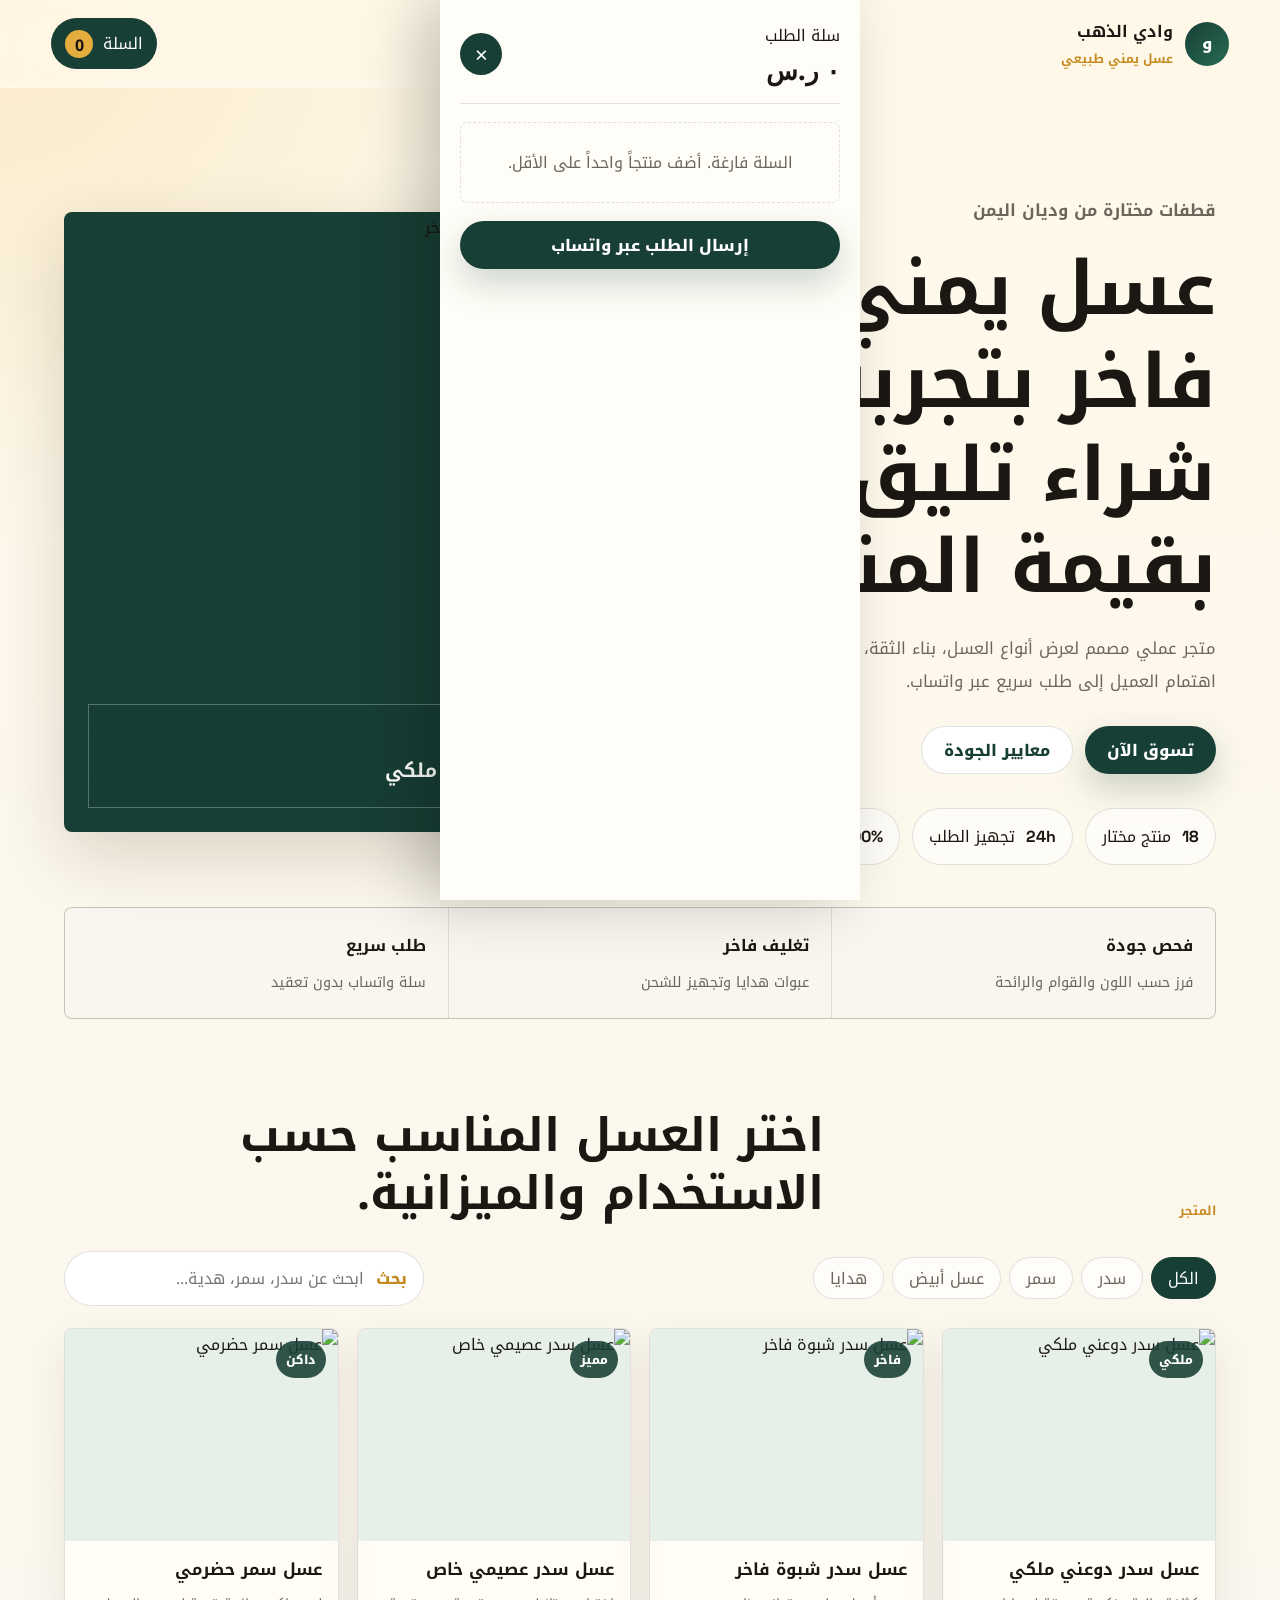
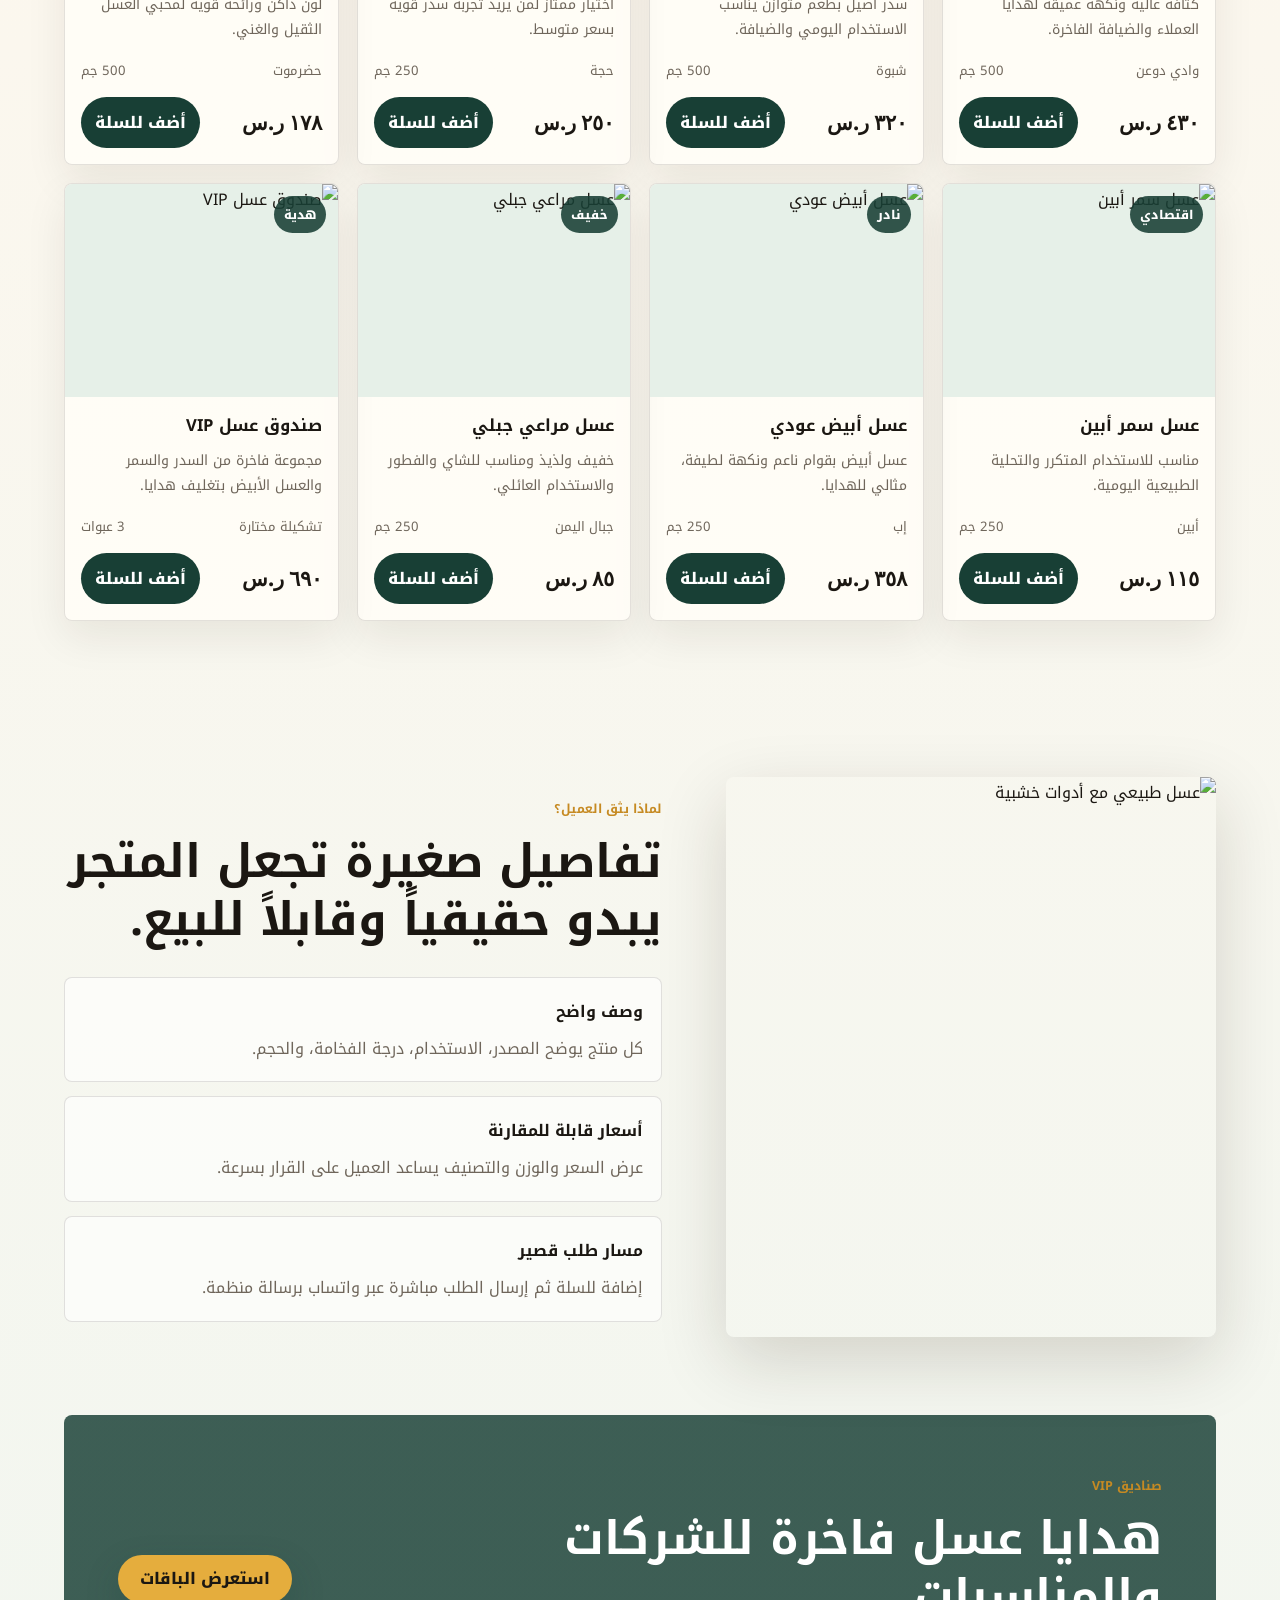
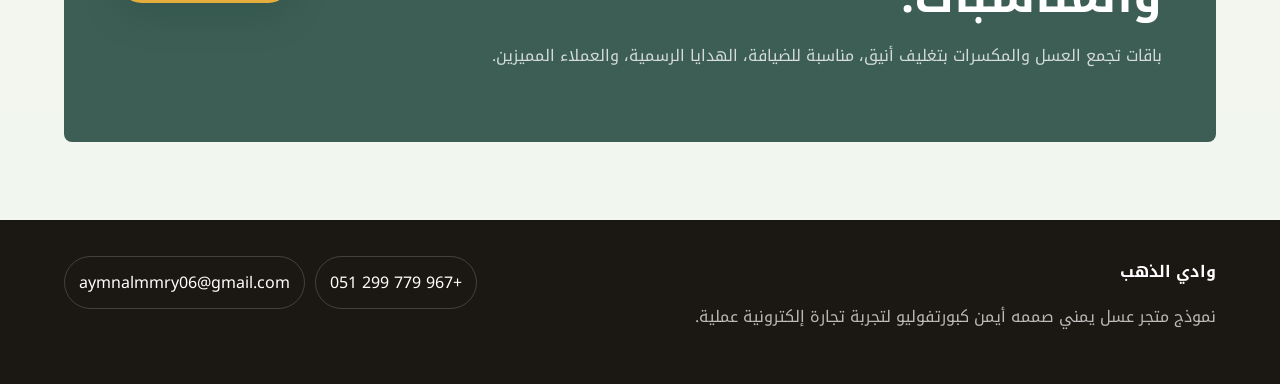
==== honey-store/index.html @ 523b736a "Add luxury honey store project" ====
<!doctype html>
<html lang="ar" dir="rtl">
  <head>
    <meta charset="UTF-8" />
    <meta name="viewport" content="width=device-width, initial-scale=1.0" />
    <meta
      name="description"
      content="متجر وادي الذهب للعسل اليمني، تجربة تجارة إلكترونية فخمة وعملية لبيع العسل الطبيعي."
    />
    <title>وادي الذهب | متجر العسل اليمني</title>
    <link rel="preconnect" href="https://fonts.googleapis.com" />
    <link rel="preconnect" href="https://fonts.gstatic.com" crossorigin />
    <link
      href="https://fonts.googleapis.com/css2?family=Noto+Kufi+Arabic:wght@400;500;600;700;800&family=Space+Grotesk:wght@600;700&display=swap"
      rel="stylesheet"
    />
    <link rel="stylesheet" href="styles.css" />
  </head>
  <body>
    <header class="topbar">
      <a class="brand" href="#home" aria-label="وادي الذهب">
        <span class="brand-mark">و</span>
        <span>
          <strong>وادي الذهب</strong>
          <small>عسل يمني طبيعي</small>
        </span>
      </a>

      <nav class="nav-links" aria-label="روابط الموقع">
        <a href="#products">المنتجات</a>
        <a href="#quality">الجودة</a>
        <a href="#gift">الهدايا</a>
        <a href="#contact">التواصل</a>
      </nav>

      <button class="cart-button" type="button" id="openCart" aria-label="فتح السلة">
        <span>السلة</span>
        <strong id="cartCount">0</strong>
      </button>
    </header>

    <main>
      <section class="hero" id="home">
        <div class="hero-copy">
          <p class="eyebrow">قطفات مختارة من وديان اليمن</p>
          <h1>عسل يمني فاخر بتجربة شراء تليق بقيمة المنتج.</h1>
          <p>
            متجر عملي مصمم لعرض أنواع العسل، بناء الثقة، تسهيل المقارنة، وتحويل
            اهتمام العميل إلى طلب سريع عبر واتساب.
          </p>
          <div class="hero-actions">
            <a class="btn primary" href="#products">تسوق الآن</a>
            <a class="btn secondary" href="#quality">معايير الجودة</a>
          </div>
          <div class="hero-stats" aria-label="إحصائيات المتجر">
            <span><strong>18</strong> منتج مختار</span>
            <span><strong>24h</strong> تجهيز الطلب</span>
            <span><strong>100%</strong> طبيعي</span>
          </div>
        </div>

        <div class="hero-visual" aria-label="منتج عسل فاخر">
          <img
            src="https://images.unsplash.com/photo-1587049352851-8d4e89133924?auto=format&fit=crop&w=1200&q=85"
            alt="وعاء عسل طبيعي فاخر"
          />
          <div class="hero-badge">
            <span>الأكثر طلباً</span>
            <strong>سدر دوعني ملكي</strong>
          </div>
        </div>
      </section>

      <section class="trust-strip" aria-label="مميزات المتجر">
        <div>
          <strong>فحص جودة</strong>
          <span>فرز حسب اللون والقوام والرائحة</span>
        </div>
        <div>
          <strong>تغليف فاخر</strong>
          <span>عبوات هدايا وتجهيز للشحن</span>
        </div>
        <div>
          <strong>طلب سريع</strong>
          <span>سلة واتساب بدون تعقيد</span>
        </div>
      </section>

      <section class="section products" id="products">
        <div class="section-heading">
          <span>المتجر</span>
          <h2>اختر العسل المناسب حسب الاستخدام والميزانية.</h2>
        </div>

        <div class="shop-toolbar" aria-label="أدوات تصفية المنتجات">
          <div class="filters" id="filters">
            <button class="filter active" type="button" data-filter="all">الكل</button>
            <button class="filter" type="button" data-filter="sider">سدر</button>
            <button class="filter" type="button" data-filter="samar">سمر</button>
            <button class="filter" type="button" data-filter="white">عسل أبيض</button>
            <button class="filter" type="button" data-filter="gift">هدايا</button>
          </div>

          <label class="search-box">
            <span>بحث</span>
            <input id="searchInput" type="search" placeholder="ابحث عن سدر، سمر، هدية..." />
          </label>
        </div>

        <div class="product-grid" id="productGrid"></div>
      </section>

      <section class="section quality" id="quality">
        <div class="quality-image">
          <img
            src="https://images.unsplash.com/photo-1471943311424-646960669fbc?auto=format&fit=crop&w=1100&q=85"
            alt="عسل طبيعي مع أدوات خشبية"
          />
        </div>
        <div class="quality-copy">
          <span class="eyebrow">لماذا يثق العميل؟</span>
          <h2>تفاصيل صغيرة تجعل المتجر يبدو حقيقياً وقابلاً للبيع.</h2>
          <div class="quality-list">
            <article>
              <strong>وصف واضح</strong>
              <p>كل منتج يوضح المصدر، الاستخدام، درجة الفخامة، والحجم.</p>
            </article>
            <article>
              <strong>أسعار قابلة للمقارنة</strong>
              <p>عرض السعر والوزن والتصنيف يساعد العميل على القرار بسرعة.</p>
            </article>
            <article>
              <strong>مسار طلب قصير</strong>
              <p>إضافة للسلة ثم إرسال الطلب مباشرة عبر واتساب برسالة منظمة.</p>
            </article>
          </div>
        </div>
      </section>

      <section class="gift-band" id="gift">
        <div>
          <span>صناديق VIP</span>
          <h2>هدايا عسل فاخرة للشركات والمناسبات.</h2>
          <p>
            باقات تجمع العسل والمكسرات بتغليف أنيق، مناسبة للضيافة، الهدايا
            الرسمية، والعملاء المميزين.
          </p>
        </div>
        <a class="btn primary" href="#products">استعرض الباقات</a>
      </section>
    </main>

    <footer class="footer" id="contact">
      <div>
        <strong>وادي الذهب</strong>
        <p>نموذج متجر عسل يمني صممه أيمن كبورتفوليو لتجربة تجارة إلكترونية عملية.</p>
      </div>
      <div class="footer-actions">
        <a href="tel:+967779299051">+967 779 299 051</a>
        <a href="mailto:aymnalmmry06@gmail.com">aymnalmmry06@gmail.com</a>
      </div>
    </footer>

    <aside class="cart-drawer" id="cartDrawer" aria-hidden="true">
      <div class="cart-panel">
        <div class="cart-head">
          <div>
            <span>سلة الطلب</span>
            <strong id="cartTotal">0 ر.س</strong>
          </div>
          <button class="icon-button" type="button" id="closeCart" aria-label="إغلاق السلة">×</button>
        </div>
        <div class="cart-items" id="cartItems"></div>
        <a class="checkout" id="checkoutLink" href="#" target="_blank" rel="noopener noreferrer">
          إرسال الطلب عبر واتساب
        </a>
      </div>
    </aside>

    <script src="script.js"></script>
  </body>
</html>
---- honey-store/styles.css ----
:root {
  --ink: #1b1712;
  --muted: #6f665b;
  --cream: #fff8e8;
  --paper: #fffdf7;
  --gold: #c68a22;
  --amber: #e5ad3d;
  --green: #183f35;
  --green-soft: #e6f0e8;
  --line: rgba(27, 23, 18, 0.12);
  --shadow: 0 24px 70px rgba(39, 25, 8, 0.16);
}

* {
  box-sizing: border-box;
}

html {
  scroll-behavior: smooth;
}

body {
  margin: 0;
  font-family: "Noto Kufi Arabic", sans-serif;
  color: var(--ink);
  background:
    radial-gradient(circle at top left, rgba(229, 173, 61, 0.2), transparent 34rem),
    linear-gradient(180deg, #fff9ea 0%, #fbf7ee 46%, #f1f6f0 100%);
}

button,
input {
  font: inherit;
}

a {
  color: inherit;
  text-decoration: none;
}

img {
  display: block;
  max-width: 100%;
}

.topbar {
  position: sticky;
  top: 0;
  z-index: 20;
  display: flex;
  align-items: center;
  justify-content: space-between;
  gap: 24px;
  padding: 16px clamp(18px, 4vw, 56px);
  border-bottom: 1px solid rgba(255, 255, 255, 0.42);
  background: rgba(255, 248, 232, 0.86);
  backdrop-filter: blur(18px);
}

.brand,
.cart-button,
.nav-links {
  display: flex;
  align-items: center;
}

.brand {
  gap: 12px;
  min-width: 210px;
}

.brand-mark {
  display: grid;
  place-items: center;
  width: 44px;
  height: 44px;
  border-radius: 50%;
  color: #fff;
  background: linear-gradient(135deg, var(--green), #276b54);
  font-weight: 800;
}

.brand strong,
.brand small {
  display: block;
}

.brand small,
.eyebrow,
.section-heading span,
.gift-band span {
  color: var(--gold);
  font-size: 0.78rem;
  font-weight: 700;
}

.nav-links {
  gap: 22px;
  color: var(--muted);
  font-size: 0.92rem;
}

.nav-links a:hover {
  color: var(--ink);
}

.cart-button,
.btn,
.filter,
.icon-button,
.checkout {
  border: 0;
  cursor: pointer;
}

.cart-button {
  gap: 10px;
  padding: 10px 14px;
  border-radius: 999px;
  color: #fff;
  background: var(--green);
}

.cart-button strong {
  display: grid;
  place-items: center;
  min-width: 28px;
  height: 28px;
  border-radius: 999px;
  color: var(--ink);
  background: var(--amber);
}

.hero {
  display: grid;
  grid-template-columns: minmax(0, 1.02fr) minmax(320px, 0.98fr);
  gap: clamp(28px, 5vw, 72px);
  align-items: center;
  padding: clamp(48px, 7vw, 96px) clamp(18px, 5vw, 76px) 42px;
}

.hero-copy h1,
.section-heading h2,
.quality-copy h2,
.gift-band h2 {
  margin: 10px 0 0;
  line-height: 1.25;
  letter-spacing: 0;
}

.hero-copy h1 {
  max-width: 760px;
  font-size: clamp(2.5rem, 5.8vw, 5.7rem);
}

.hero-copy p {
  max-width: 640px;
  color: var(--muted);
  font-size: 1.04rem;
  line-height: 2;
}

.hero-actions,
.hero-stats,
.shop-toolbar,
.filters,
.footer-actions {
  display: flex;
  align-items: center;
  flex-wrap: wrap;
}

.hero-actions {
  gap: 12px;
  margin-top: 28px;
}

.btn,
.checkout {
  display: inline-flex;
  align-items: center;
  justify-content: center;
  min-height: 48px;
  padding: 0 22px;
  border-radius: 999px;
  font-weight: 800;
}

.primary,
.checkout {
  color: #fff;
  background: var(--green);
  box-shadow: 0 14px 34px rgba(24, 63, 53, 0.22);
}

.secondary {
  color: var(--green);
  background: #fff;
  border: 1px solid var(--line);
}

.hero-stats {
  gap: 12px;
  margin-top: 34px;
}

.hero-stats span {
  padding: 12px 16px;
  border: 1px solid var(--line);
  border-radius: 999px;
  background: rgba(255, 255, 255, 0.55);
}

.hero-stats strong {
  margin-left: 6px;
  font-family: "Space Grotesk", sans-serif;
}

.hero-visual {
  position: relative;
  min-height: 620px;
  overflow: hidden;
  border-radius: 8px;
  background: var(--green);
  box-shadow: var(--shadow);
}

.hero-visual img {
  width: 100%;
  height: 100%;
  min-height: 620px;
  object-fit: cover;
}

.hero-badge {
  position: absolute;
  right: 24px;
  bottom: 24px;
  left: 24px;
  padding: 18px 20px;
  border: 1px solid rgba(255, 255, 255, 0.28);
  color: #fff;
  background: rgba(24, 63, 53, 0.76);
  backdrop-filter: blur(14px);
}

.hero-badge span,
.hero-badge strong {
  display: block;
}

.hero-badge span {
  color: #f1c86d;
  font-size: 0.82rem;
}

.hero-badge strong {
  margin-top: 4px;
  font-size: 1.2rem;
}

.trust-strip {
  display: grid;
  grid-template-columns: repeat(3, 1fr);
  gap: 1px;
  margin: 0 clamp(18px, 5vw, 76px);
  overflow: hidden;
  border: 1px solid var(--line);
  border-radius: 8px;
  background: var(--line);
}

.trust-strip div {
  padding: 22px;
  background: rgba(255, 253, 247, 0.82);
}

.trust-strip strong,
.trust-strip span {
  display: block;
}

.trust-strip span {
  margin-top: 8px;
  color: var(--muted);
  font-size: 0.9rem;
}

.section {
  padding: 78px clamp(18px, 5vw, 76px);
}

.section-heading {
  display: flex;
  align-items: end;
  justify-content: space-between;
  gap: 24px;
  margin-bottom: 28px;
}

.section-heading h2,
.quality-copy h2,
.gift-band h2 {
  max-width: 760px;
  font-size: clamp(1.8rem, 3.6vw, 3.2rem);
}

.shop-toolbar {
  justify-content: space-between;
  gap: 16px;
  margin-bottom: 22px;
}

.filters {
  gap: 8px;
}

.filter {
  min-height: 42px;
  padding: 0 16px;
  border: 1px solid var(--line);
  border-radius: 999px;
  color: var(--muted);
  background: rgba(255, 255, 255, 0.7);
}

.filter.active {
  color: #fff;
  border-color: var(--green);
  background: var(--green);
}

.search-box {
  display: flex;
  align-items: center;
  gap: 10px;
  width: min(100%, 360px);
  padding: 10px 16px;
  border: 1px solid var(--line);
  border-radius: 999px;
  background: #fff;
}

.search-box span {
  color: var(--gold);
  font-weight: 800;
}

.search-box input {
  width: 100%;
  min-width: 0;
  border: 0;
  outline: 0;
  background: transparent;
}

.product-grid {
  display: grid;
  grid-template-columns: repeat(4, minmax(0, 1fr));
  gap: 18px;
}

.product-card {
  display: flex;
  flex-direction: column;
  min-height: 100%;
  overflow: hidden;
  border: 1px solid var(--line);
  border-radius: 8px;
  background: rgba(255, 253, 247, 0.9);
  box-shadow: 0 16px 42px rgba(39, 25, 8, 0.08);
}

.product-media {
  position: relative;
  aspect-ratio: 1 / 0.78;
  overflow: hidden;
  background: var(--green-soft);
}

.product-media img {
  width: 100%;
  height: 100%;
  object-fit: cover;
  transition: transform 0.45s ease;
}

.product-card:hover .product-media img {
  transform: scale(1.05);
}

.tag {
  position: absolute;
  top: 12px;
  right: 12px;
  padding: 7px 10px;
  border-radius: 999px;
  color: #fff;
  background: rgba(24, 63, 53, 0.88);
  font-size: 0.76rem;
  font-weight: 800;
}

.product-body {
  display: flex;
  flex: 1;
  flex-direction: column;
  padding: 16px;
}

.product-body h3 {
  margin: 0;
  font-size: 1.04rem;
  line-height: 1.6;
}

.product-body p {
  margin: 8px 0 16px;
  color: var(--muted);
  font-size: 0.88rem;
  line-height: 1.8;
}

.product-meta {
  display: flex;
  justify-content: space-between;
  gap: 12px;
  margin-top: auto;
  color: var(--muted);
  font-size: 0.82rem;
}

.product-buy {
  display: flex;
  align-items: center;
  justify-content: space-between;
  gap: 12px;
  margin-top: 14px;
}

.price {
  font-family: "Space Grotesk", sans-serif;
  font-size: 1.3rem;
  font-weight: 700;
}

.add-button {
  border: 0;
  border-radius: 999px;
  padding: 10px 14px;
  color: #fff;
  background: var(--green);
  cursor: pointer;
  font-weight: 800;
}

.quality {
  display: grid;
  grid-template-columns: minmax(260px, 0.9fr) minmax(0, 1.1fr);
  gap: clamp(26px, 5vw, 68px);
  align-items: center;
}

.quality-image {
  overflow: hidden;
  border-radius: 8px;
  box-shadow: var(--shadow);
}

.quality-image img {
  width: 100%;
  height: 560px;
  object-fit: cover;
}

.quality-list {
  display: grid;
  gap: 14px;
  margin-top: 28px;
}

.quality-list article {
  padding: 18px;
  border: 1px solid var(--line);
  border-radius: 8px;
  background: rgba(255, 255, 255, 0.62);
}

.quality-list p {
  margin: 8px 0 0;
  color: var(--muted);
  line-height: 1.8;
}

.gift-band {
  display: flex;
  align-items: center;
  justify-content: space-between;
  gap: 28px;
  margin: 0 clamp(18px, 5vw, 76px) 78px;
  padding: clamp(28px, 5vw, 54px);
  border-radius: 8px;
  color: #fff;
  background:
    linear-gradient(rgba(24, 63, 53, 0.83), rgba(24, 63, 53, 0.83)),
    url("https://images.unsplash.com/photo-1601493700631-2b16ec4b4716?auto=format&fit=crop&w=1400&q=85") center/cover;
}

.gift-band p {
  max-width: 680px;
  color: rgba(255, 255, 255, 0.78);
  line-height: 1.9;
}

.gift-band .primary {
  background: var(--amber);
  color: var(--ink);
}

.footer {
  display: flex;
  justify-content: space-between;
  gap: 24px;
  padding: 36px clamp(18px, 5vw, 76px);
  color: #fff;
  background: var(--ink);
}

.footer p {
  max-width: 620px;
  color: rgba(255, 255, 255, 0.7);
  line-height: 1.8;
}

.footer-actions {
  align-content: flex-start;
  justify-content: end;
  gap: 10px;
}

.footer-actions a {
  padding: 10px 14px;
  border: 1px solid rgba(255, 255, 255, 0.18);
  border-radius: 999px;
}

.cart-drawer {
  position: fixed;
  inset: 0;
  z-index: 50;
  display: flex;
  justify-content: flex-start;
  pointer-events: none;
  background: rgba(27, 23, 18, 0);
  transition: background 0.25s ease;
}

.cart-drawer.open {
  pointer-events: auto;
  background: rgba(27, 23, 18, 0.4);
}

.cart-panel {
  width: min(100%, 420px);
  height: 100%;
  padding: 20px;
  background: var(--paper);
  box-shadow: -20px 0 60px rgba(0, 0, 0, 0.22);
  transform: translateX(-100%);
  transition: transform 0.25s ease;
}

.cart-drawer.open .cart-panel {
  transform: translateX(0);
}

.cart-head {
  display: flex;
  align-items: center;
  justify-content: space-between;
  padding-bottom: 16px;
  border-bottom: 1px solid var(--line);
}

.cart-head span,
.cart-head strong {
  display: block;
}

.cart-head strong {
  margin-top: 4px;
  font-family: "Space Grotesk", sans-serif;
  font-size: 1.6rem;
}

.icon-button {
  width: 42px;
  height: 42px;
  border-radius: 50%;
  color: #fff;
  background: var(--green);
  font-size: 1.4rem;
}

.cart-items {
  display: grid;
  gap: 12px;
  max-height: calc(100vh - 190px);
  overflow: auto;
  padding: 18px 0;
}

.cart-item {
  display: grid;
  grid-template-columns: 64px 1fr auto;
  gap: 12px;
  align-items: center;
  padding: 10px;
  border: 1px solid var(--line);
  border-radius: 8px;
  background: #fff;
}

.cart-item img {
  width: 64px;
  height: 64px;
  border-radius: 6px;
  object-fit: cover;
}

.cart-item strong,
.cart-item span {
  display: block;
}

.cart-item span {
  color: var(--muted);
  font-size: 0.82rem;
}

.qty {
  display: flex;
  align-items: center;
  gap: 7px;
}

.qty button {
  display: grid;
  place-items: center;
  width: 28px;
  height: 28px;
  border: 0;
  border-radius: 50%;
  background: var(--green-soft);
  cursor: pointer;
}

.empty {
  padding: 24px;
  border: 1px dashed var(--line);
  border-radius: 8px;
  color: var(--muted);
  text-align: center;
}

.checkout {
  width: 100%;
}

@media (max-width: 1080px) {
  .product-grid {
    grid-template-columns: repeat(3, minmax(0, 1fr));
  }

  .nav-links {
    display: none;
  }
}

@media (max-width: 820px) {
  .topbar {
    padding-inline: 14px;
  }

  .brand {
    min-width: 0;
  }

  .brand small,
  .cart-button span {
    display: none;
  }

  .hero,
  .quality {
    grid-template-columns: 1fr;
  }

  .hero {
    padding-top: 34px;
  }

  .hero-visual,
  .hero-visual img,
  .quality-image img {
    min-height: 0;
    height: auto;
  }

  .trust-strip,
  .product-grid {
    grid-template-columns: 1fr;
  }

  .section-heading,
  .gift-band,
  .footer {
    align-items: stretch;
    flex-direction: column;
  }

  .shop-toolbar {
    align-items: stretch;
  }

  .search-box {
    width: 100%;
  }
}
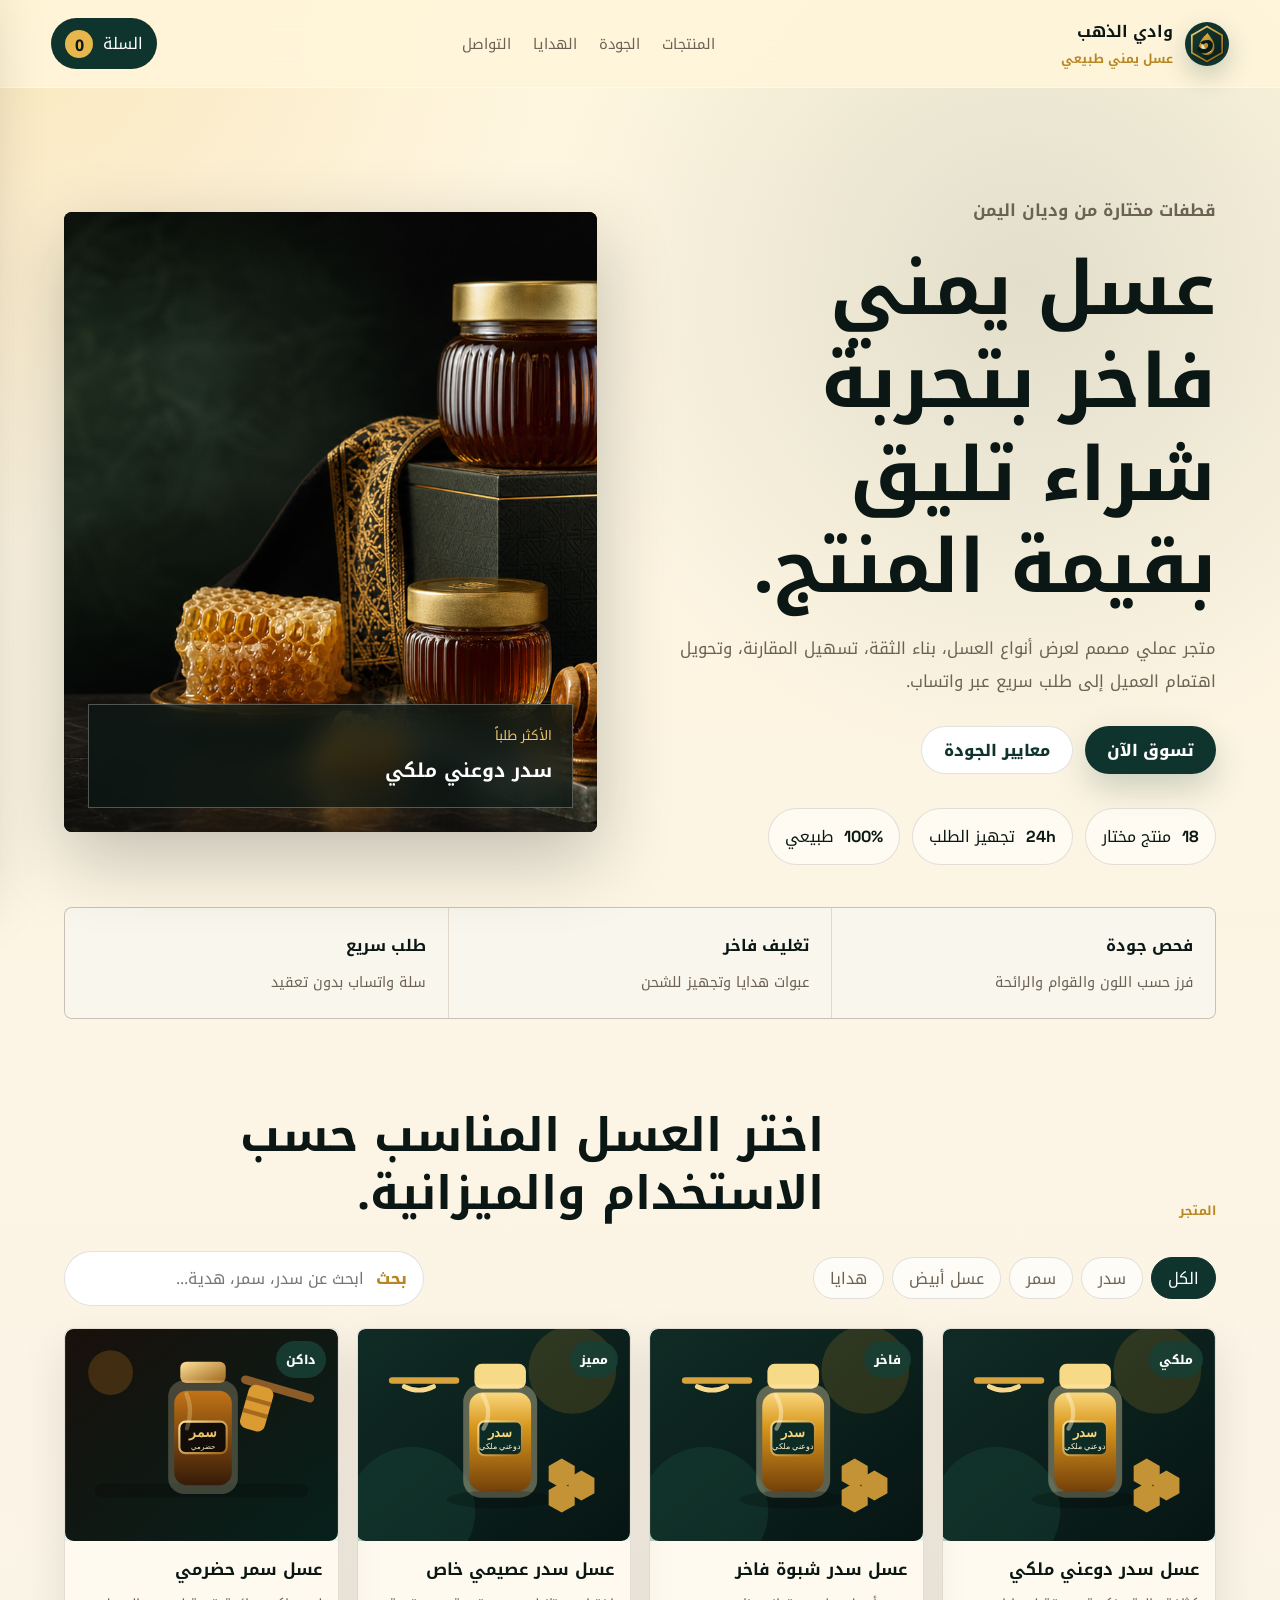
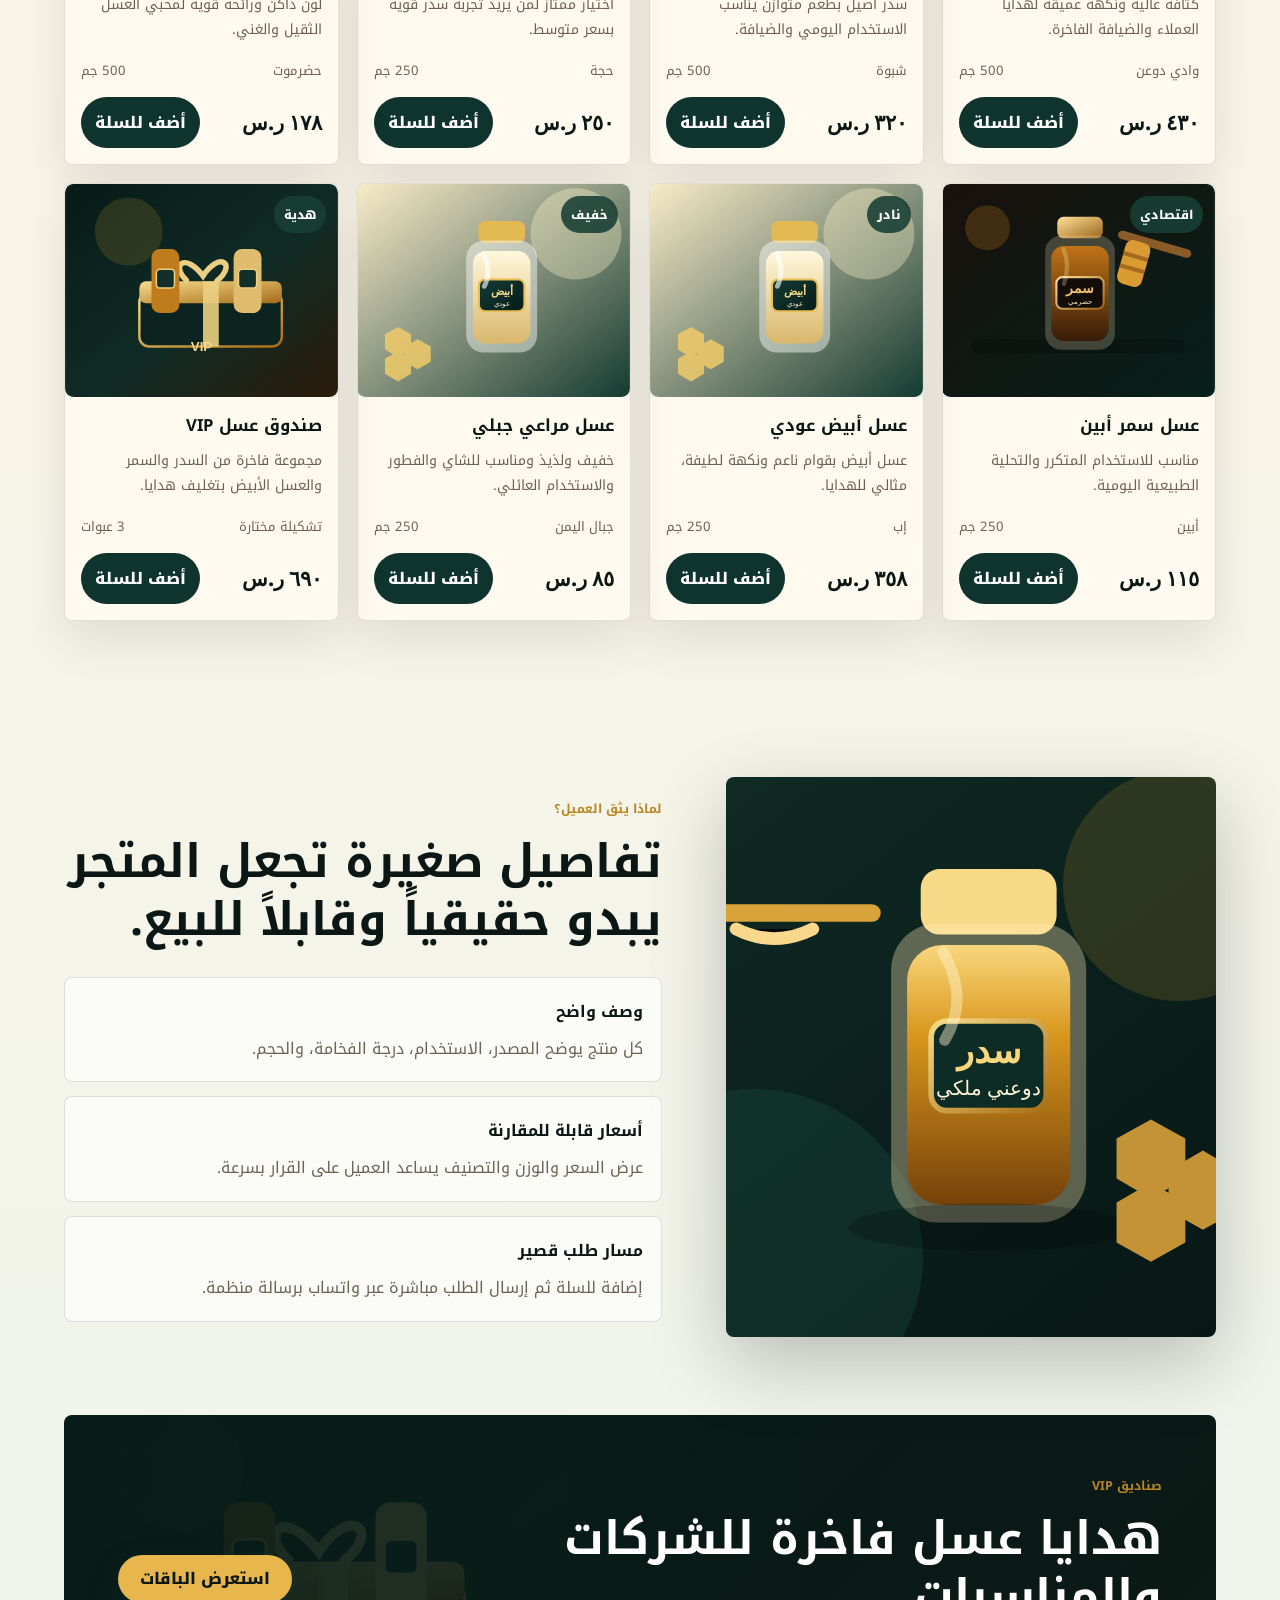
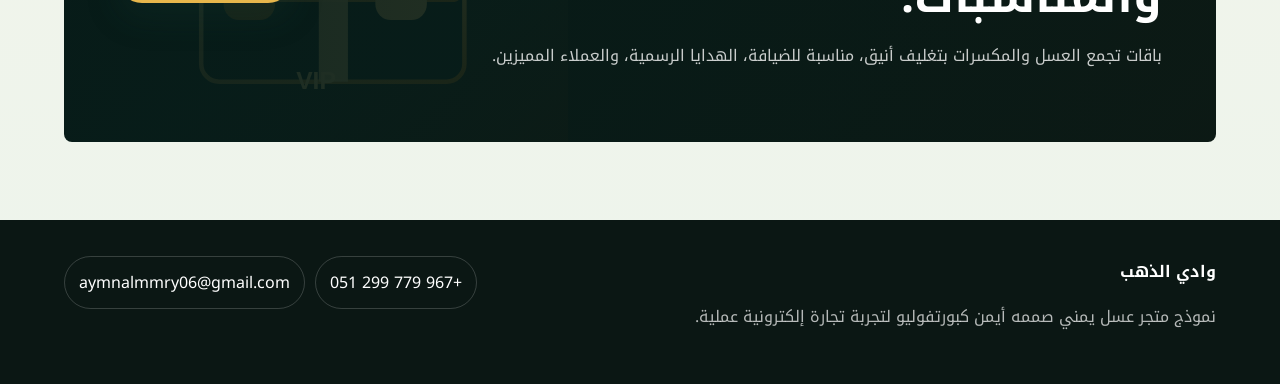
==== commit 8889c42b: "Add honey store brand assets" ====
--- a/honey-store/index.html
+++ b/honey-store/index.html
@@ -19,7 +19,7 @@
   <body>
     <header class="topbar">
       <a class="brand" href="#home" aria-label="وادي الذهب">
-        <span class="brand-mark">و</span>
+        <img class="brand-mark" src="assets/logo.svg" alt="" />
         <span>
           <strong>وادي الذهب</strong>
           <small>عسل يمني طبيعي</small>
@@ -61,7 +61,7 @@
 
         <div class="hero-visual" aria-label="منتج عسل فاخر">
           <img
-            src="https://images.unsplash.com/photo-1587049352851-8d4e89133924?auto=format&fit=crop&w=1200&q=85"
+            src="assets/honey-hero.png"
             alt="وعاء عسل طبيعي فاخر"
           />
           <div class="hero-badge">
@@ -113,7 +113,7 @@
       <section class="section quality" id="quality">
         <div class="quality-image">
           <img
-            src="https://images.unsplash.com/photo-1471943311424-646960669fbc?auto=format&fit=crop&w=1100&q=85"
+            src="assets/product-sidr.svg"
             alt="عسل طبيعي مع أدوات خشبية"
           />
         </div>
--- a/honey-store/styles.css
+++ b/honey-store/styles.css
@@ -1,14 +1,16 @@
 :root {
-  --ink: #1b1712;
-  --muted: #6f665b;
-  --cream: #fff8e8;
-  --paper: #fffdf7;
-  --gold: #c68a22;
-  --amber: #e5ad3d;
-  --green: #183f35;
-  --green-soft: #e6f0e8;
+  --ink: #0b1714;
+  --muted: #6c6254;
+  --cream: #fff5da;
+  --paper: #fffaf0;
+  --gold: #b88623;
+  --amber: #e7b64c;
+  --green: #0f342d;
+  --green-soft: #eaf3eb;
+  --charcoal: #10100d;
+  --copper: #8a4f18;
   --line: rgba(27, 23, 18, 0.12);
-  --shadow: 0 24px 70px rgba(39, 25, 8, 0.16);
+  --shadow: 0 26px 76px rgba(10, 18, 15, 0.24);
 }
 
 * {
@@ -24,8 +26,9 @@
   font-family: "Noto Kufi Arabic", sans-serif;
   color: var(--ink);
   background:
-    radial-gradient(circle at top left, rgba(229, 173, 61, 0.2), transparent 34rem),
-    linear-gradient(180deg, #fff9ea 0%, #fbf7ee 46%, #f1f6f0 100%);
+    radial-gradient(circle at top left, rgba(231, 182, 76, 0.23), transparent 34rem),
+    radial-gradient(circle at 80% 8%, rgba(15, 52, 45, 0.12), transparent 30rem),
+    linear-gradient(180deg, #fff6df 0%, #fbf4e7 43%, #edf4ec 100%);
 }
 
 button,
@@ -53,7 +56,7 @@
   gap: 24px;
   padding: 16px clamp(18px, 4vw, 56px);
   border-bottom: 1px solid rgba(255, 255, 255, 0.42);
-  background: rgba(255, 248, 232, 0.86);
+  background: rgba(255, 245, 218, 0.88);
   backdrop-filter: blur(18px);
 }
 
@@ -70,14 +73,12 @@
 }
 
 .brand-mark {
-  display: grid;
-  place-items: center;
   width: 44px;
   height: 44px;
   border-radius: 50%;
-  color: #fff;
-  background: linear-gradient(135deg, var(--green), #276b54);
-  font-weight: 800;
+  background: var(--green);
+  object-fit: cover;
+  box-shadow: 0 10px 26px rgba(15, 52, 45, 0.22);
 }
 
 .brand strong,
@@ -221,7 +222,7 @@
   min-height: 620px;
   overflow: hidden;
   border-radius: 8px;
-  background: var(--green);
+  background: var(--charcoal);
   box-shadow: var(--shadow);
 }
 
@@ -240,7 +241,7 @@
   padding: 18px 20px;
   border: 1px solid rgba(255, 255, 255, 0.28);
   color: #fff;
-  background: rgba(24, 63, 53, 0.76);
+  background: rgba(11, 23, 20, 0.76);
   backdrop-filter: blur(14px);
 }
 
@@ -367,8 +368,8 @@
   overflow: hidden;
   border: 1px solid var(--line);
   border-radius: 8px;
-  background: rgba(255, 253, 247, 0.9);
-  box-shadow: 0 16px 42px rgba(39, 25, 8, 0.08);
+  background: rgba(255, 250, 240, 0.92);
+  box-shadow: 0 18px 48px rgba(10, 18, 15, 0.1);
 }
 
 .product-media {
@@ -502,8 +503,9 @@
   border-radius: 8px;
   color: #fff;
   background:
-    linear-gradient(rgba(24, 63, 53, 0.83), rgba(24, 63, 53, 0.83)),
-    url("https://images.unsplash.com/photo-1601493700631-2b16ec4b4716?auto=format&fit=crop&w=1400&q=85") center/cover;
+    linear-gradient(90deg, rgba(7, 27, 24, 0.94), rgba(7, 27, 24, 0.76)),
+    url("assets/product-gift.svg") left center/auto 120% no-repeat,
+    linear-gradient(135deg, #071b18, #1c1309);
 }
 
 .gift-band p {
@@ -550,6 +552,7 @@
   z-index: 50;
   display: flex;
   justify-content: flex-start;
+  direction: ltr;
   pointer-events: none;
   background: rgba(27, 23, 18, 0);
   transition: background 0.25s ease;
@@ -564,6 +567,7 @@
   width: min(100%, 420px);
   height: 100%;
   padding: 20px;
+  direction: rtl;
   background: var(--paper);
   box-shadow: -20px 0 60px rgba(0, 0, 0, 0.22);
   transform: translateX(-100%);
@@ -672,8 +676,23 @@
     grid-template-columns: repeat(3, minmax(0, 1fr));
   }
 
+  .hero {
+    grid-template-columns: minmax(0, 1fr) minmax(300px, 0.84fr);
+    gap: 34px;
+  }
+
   .nav-links {
     display: none;
+  }
+}
+
+@media (max-width: 940px) {
+  .product-grid {
+    grid-template-columns: repeat(2, minmax(0, 1fr));
+  }
+
+  .hero-copy h1 {
+    font-size: 3.4rem;
   }
 }
 
@@ -698,6 +717,14 @@
 
   .hero {
     padding-top: 34px;
+  }
+
+  .hero-copy h1 {
+    font-size: clamp(2.05rem, 10vw, 3.1rem);
+  }
+
+  .hero-copy p {
+    font-size: 0.96rem;
   }
 
   .hero-visual,
@@ -726,4 +753,48 @@
   .search-box {
     width: 100%;
   }
-}
+
+  .product-card {
+    min-height: auto;
+  }
+}
+
+@media (max-width: 480px) {
+  .hero,
+  .section {
+    padding-inline: 14px;
+  }
+
+  .trust-strip,
+  .gift-band {
+    margin-inline: 14px;
+  }
+
+  .hero-actions .btn,
+  .gift-band .btn {
+    width: 100%;
+  }
+
+  .hero-stats span {
+    width: 100%;
+  }
+
+  .filters {
+    display: grid;
+    grid-template-columns: repeat(2, minmax(0, 1fr));
+    width: 100%;
+  }
+
+  .filter {
+    width: 100%;
+  }
+
+  .product-buy {
+    align-items: stretch;
+    flex-direction: column;
+  }
+
+  .add-button {
+    min-height: 44px;
+  }
+}
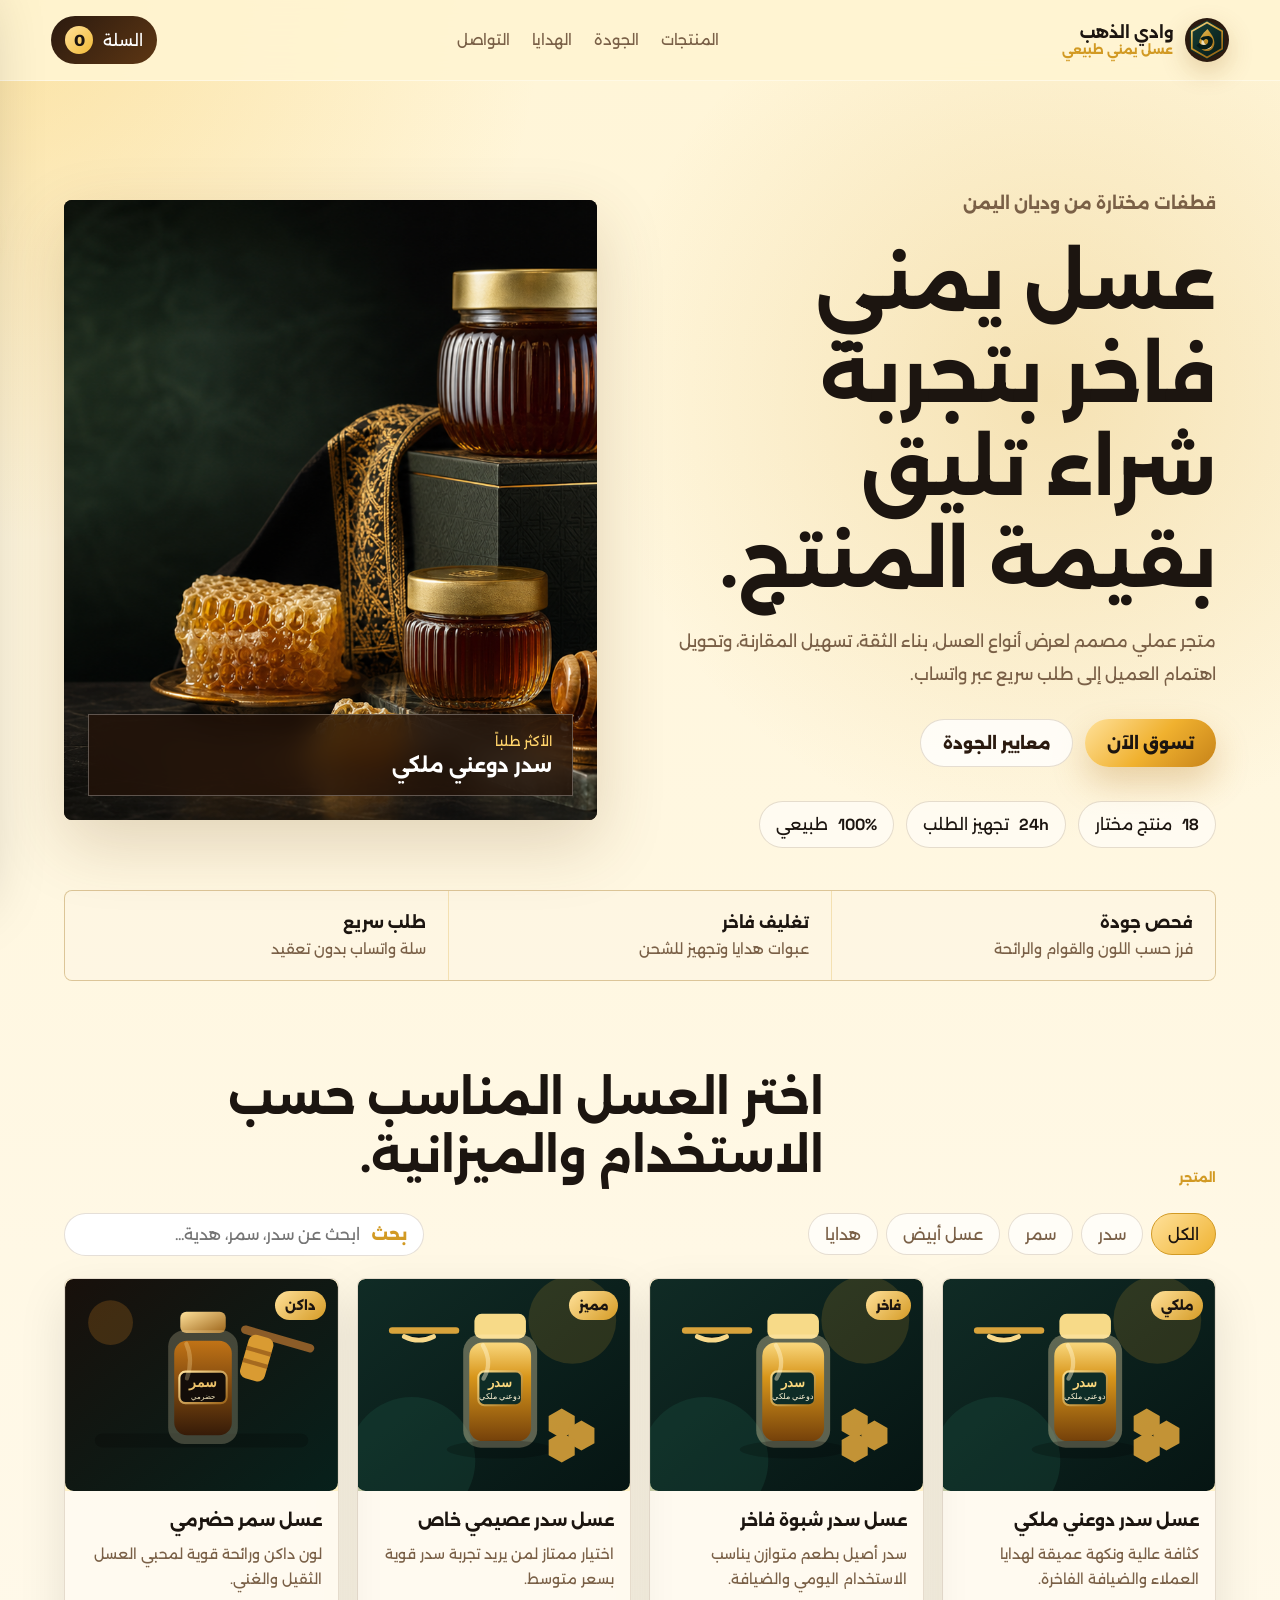
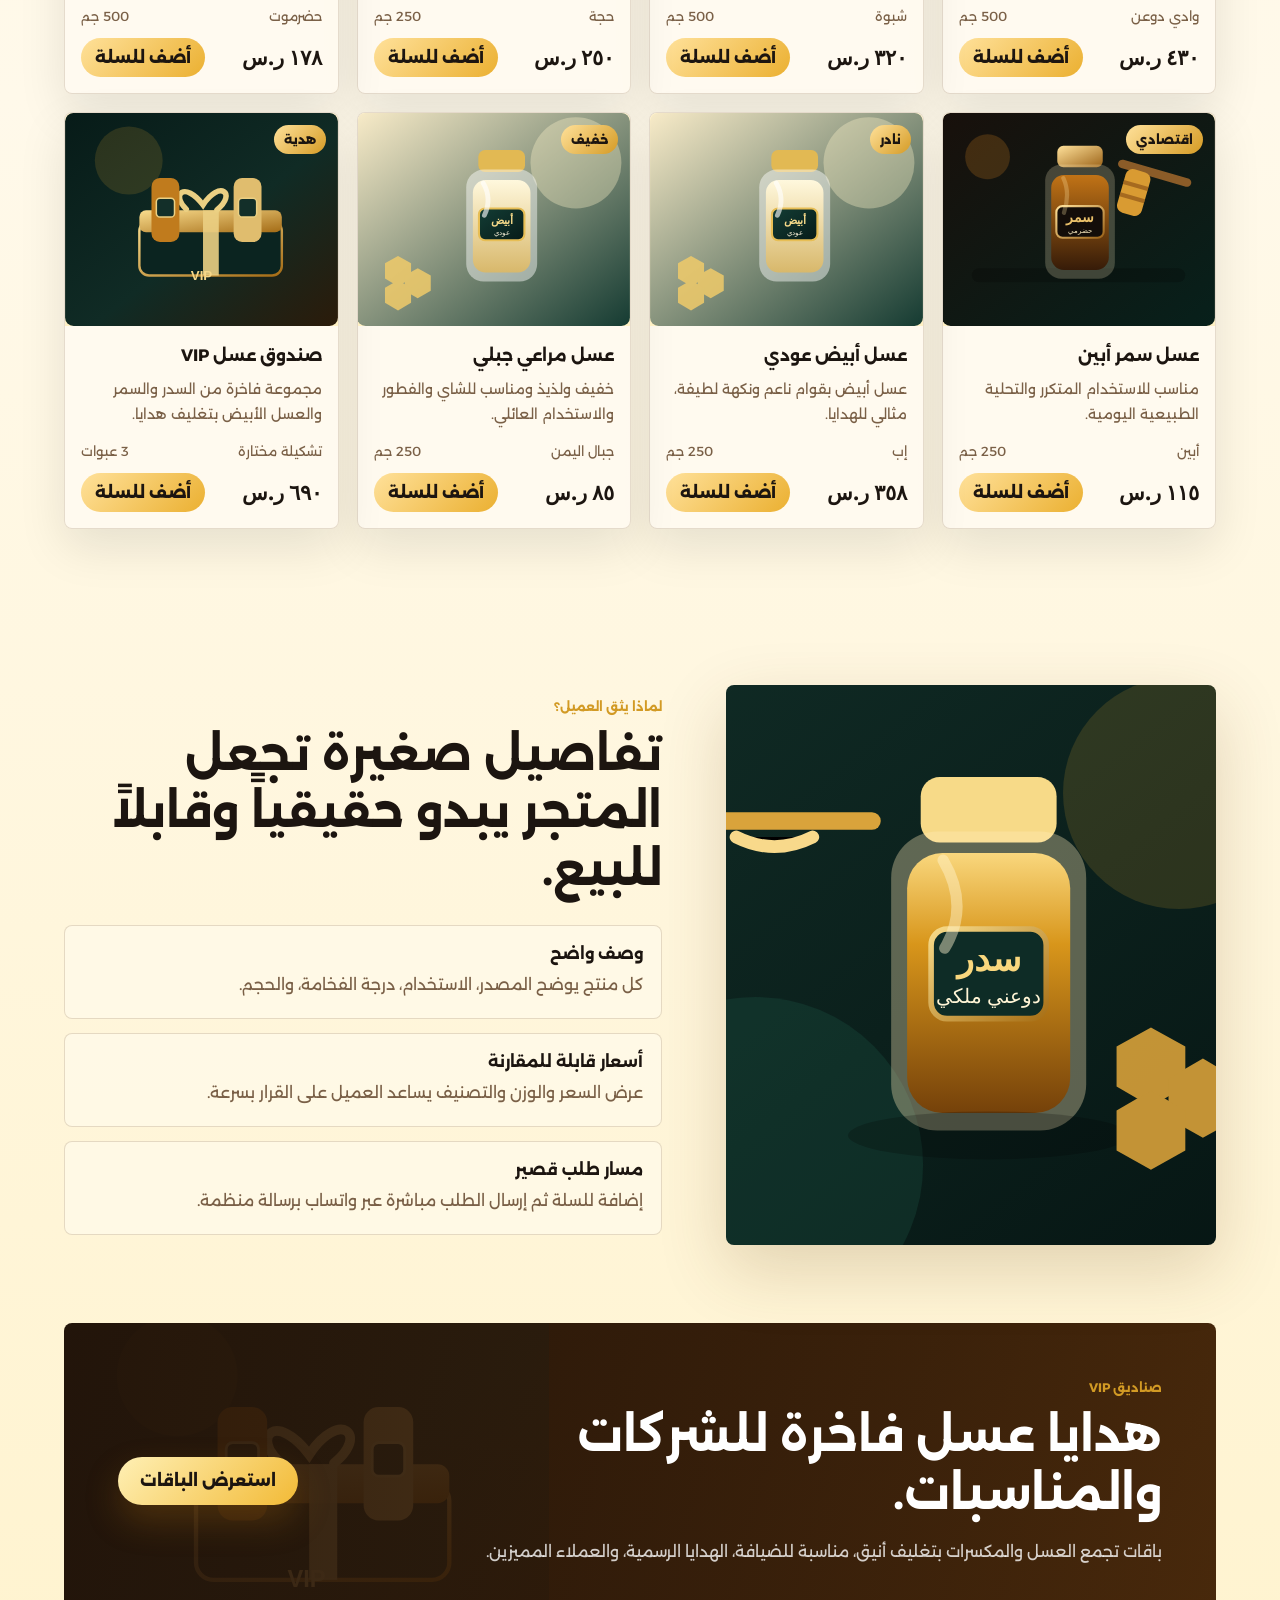
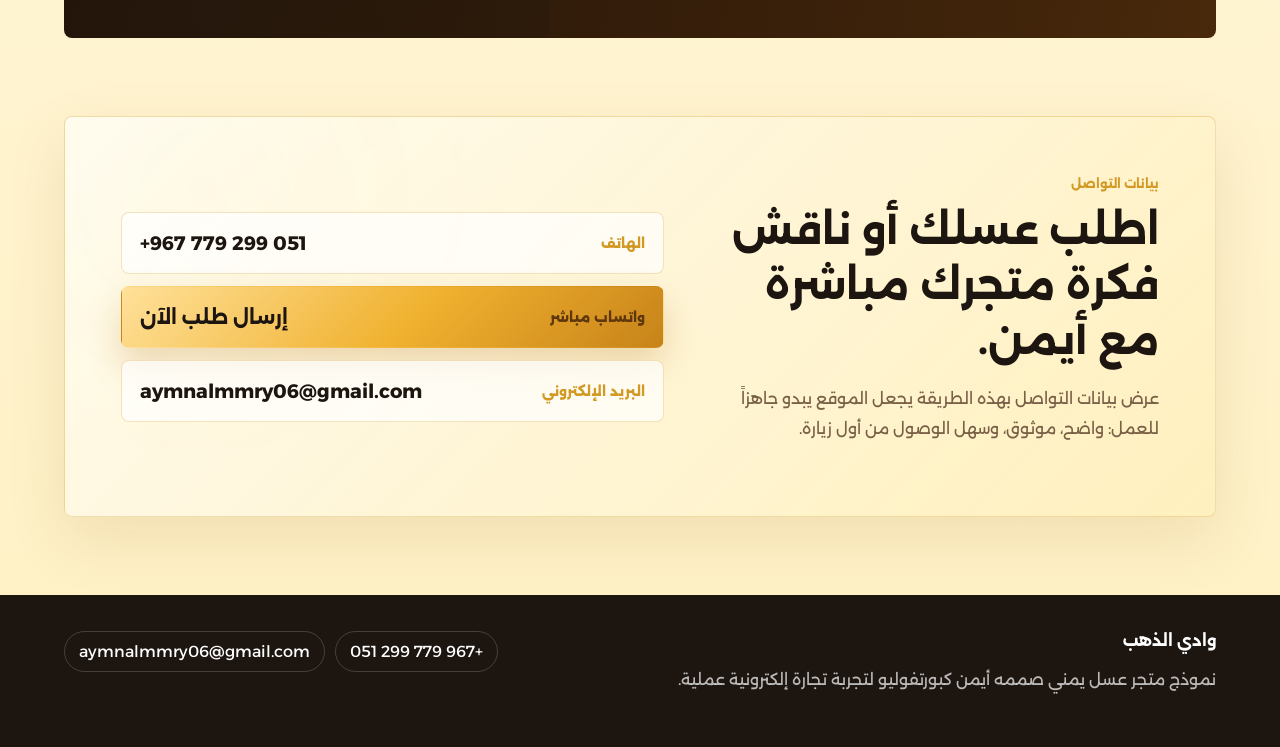
==== commit f85ec8a8: "Refine honey store colors and contact section" ====
--- a/honey-store/index.html
+++ b/honey-store/index.html
@@ -11,7 +11,7 @@
     <link rel="preconnect" href="https://fonts.googleapis.com" />
     <link rel="preconnect" href="https://fonts.gstatic.com" crossorigin />
     <link
-      href="https://fonts.googleapis.com/css2?family=Noto+Kufi+Arabic:wght@400;500;600;700;800&family=Space+Grotesk:wght@600;700&display=swap"
+      href="https://fonts.googleapis.com/css2?family=Alexandria:wght@400;500;600;700;800&family=Space+Grotesk:wght@600;700&display=swap"
       rel="stylesheet"
     />
     <link rel="stylesheet" href="styles.css" />
@@ -148,9 +148,34 @@
         </div>
         <a class="btn primary" href="#products">استعرض الباقات</a>
       </section>
+
+      <section class="contact-showcase" id="contact">
+        <div class="contact-copy">
+          <span class="eyebrow">بيانات التواصل</span>
+          <h2>اطلب عسلك أو ناقش فكرة متجرك مباشرة مع أيمن.</h2>
+          <p>
+            عرض بيانات التواصل بهذه الطريقة يجعل الموقع يبدو جاهزاً للعمل:
+            واضح، موثوق، وسهل الوصول من أول زيارة.
+          </p>
+        </div>
+        <div class="contact-cards" aria-label="بيانات أيمن">
+          <a class="contact-card" href="tel:+967779299051">
+            <span>الهاتف</span>
+            <strong dir="ltr">+967 779 299 051</strong>
+          </a>
+          <a class="contact-card featured" href="https://wa.me/967779299051" target="_blank" rel="noopener noreferrer">
+            <span>واتساب مباشر</span>
+            <strong>إرسال طلب الآن</strong>
+          </a>
+          <a class="contact-card" href="mailto:aymnalmmry06@gmail.com">
+            <span>البريد الإلكتروني</span>
+            <strong dir="ltr">aymnalmmry06@gmail.com</strong>
+          </a>
+        </div>
+      </section>
     </main>
 
-    <footer class="footer" id="contact">
+    <footer class="footer">
       <div>
         <strong>وادي الذهب</strong>
         <p>نموذج متجر عسل يمني صممه أيمن كبورتفوليو لتجربة تجارة إلكترونية عملية.</p>
--- a/honey-store/styles.css
+++ b/honey-store/styles.css
@@ -1,16 +1,16 @@
 :root {
-  --ink: #0b1714;
-  --muted: #6c6254;
-  --cream: #fff5da;
+  --ink: #1c1510;
+  --muted: #7a6047;
+  --cream: #fff4d2;
   --paper: #fffaf0;
-  --gold: #b88623;
-  --amber: #e7b64c;
-  --green: #0f342d;
-  --green-soft: #eaf3eb;
-  --charcoal: #10100d;
-  --copper: #8a4f18;
-  --line: rgba(27, 23, 18, 0.12);
-  --shadow: 0 26px 76px rgba(10, 18, 15, 0.24);
+  --gold: #d29a24;
+  --amber: #f2ba36;
+  --green: #2b1a0f;
+  --green-soft: #fff1c4;
+  --charcoal: #17100b;
+  --copper: #9d5f19;
+  --line: rgba(92, 58, 18, 0.16);
+  --shadow: 0 24px 68px rgba(95, 58, 9, 0.19);
 }
 
 * {
@@ -23,12 +23,12 @@
 
 body {
   margin: 0;
-  font-family: "Noto Kufi Arabic", sans-serif;
+  font-family: "Alexandria", sans-serif;
   color: var(--ink);
   background:
-    radial-gradient(circle at top left, rgba(231, 182, 76, 0.23), transparent 34rem),
-    radial-gradient(circle at 80% 8%, rgba(15, 52, 45, 0.12), transparent 30rem),
-    linear-gradient(180deg, #fff6df 0%, #fbf4e7 43%, #edf4ec 100%);
+    radial-gradient(circle at top left, rgba(242, 186, 54, 0.32), transparent 34rem),
+    radial-gradient(circle at 82% 10%, rgba(210, 154, 36, 0.22), transparent 28rem),
+    linear-gradient(180deg, #fff5d7 0%, #fff9ea 43%, #fff1c4 100%);
 }
 
 button,
@@ -56,7 +56,7 @@
   gap: 24px;
   padding: 16px clamp(18px, 4vw, 56px);
   border-bottom: 1px solid rgba(255, 255, 255, 0.42);
-  background: rgba(255, 245, 218, 0.88);
+  background: rgba(255, 244, 210, 0.9);
   backdrop-filter: blur(18px);
 }
 
@@ -76,9 +76,9 @@
   width: 44px;
   height: 44px;
   border-radius: 50%;
-  background: var(--green);
+  background: #2b1a0f;
   object-fit: cover;
-  box-shadow: 0 10px 26px rgba(15, 52, 45, 0.22);
+  box-shadow: 0 10px 26px rgba(146, 92, 16, 0.24);
 }
 
 .brand strong,
@@ -119,7 +119,7 @@
   padding: 10px 14px;
   border-radius: 999px;
   color: #fff;
-  background: var(--green);
+  background: linear-gradient(135deg, #2b1a0f, #5d3613);
 }
 
 .cart-button strong {
@@ -129,7 +129,7 @@
   height: 28px;
   border-radius: 999px;
   color: var(--ink);
-  background: var(--amber);
+  background: linear-gradient(135deg, #ffe19a, var(--amber));
 }
 
 .hero {
@@ -189,14 +189,14 @@
 
 .primary,
 .checkout {
-  color: #fff;
-  background: var(--green);
-  box-shadow: 0 14px 34px rgba(24, 63, 53, 0.22);
+  color: #1c1510;
+  background: linear-gradient(135deg, #ffe19a, #f0b12f 52%, #c78319);
+  box-shadow: 0 16px 34px rgba(177, 110, 17, 0.28);
 }
 
 .secondary {
-  color: var(--green);
-  background: #fff;
+  color: #2b1a0f;
+  background: rgba(255, 255, 255, 0.78);
   border: 1px solid var(--line);
 }
 
@@ -222,7 +222,7 @@
   min-height: 620px;
   overflow: hidden;
   border-radius: 8px;
-  background: var(--charcoal);
+  background: #1b1009;
   box-shadow: var(--shadow);
 }
 
@@ -241,7 +241,7 @@
   padding: 18px 20px;
   border: 1px solid rgba(255, 255, 255, 0.28);
   color: #fff;
-  background: rgba(11, 23, 20, 0.76);
+  background: rgba(35, 19, 8, 0.78);
   backdrop-filter: blur(14px);
 }
 
@@ -251,7 +251,7 @@
 }
 
 .hero-badge span {
-  color: #f1c86d;
+  color: #ffd36a;
   font-size: 0.82rem;
 }
 
@@ -268,12 +268,12 @@
   overflow: hidden;
   border: 1px solid var(--line);
   border-radius: 8px;
-  background: var(--line);
+  background: rgba(210, 154, 36, 0.25);
 }
 
 .trust-strip div {
   padding: 22px;
-  background: rgba(255, 253, 247, 0.82);
+  background: rgba(255, 250, 234, 0.88);
 }
 
 .trust-strip strong,
@@ -326,9 +326,9 @@
 }
 
 .filter.active {
-  color: #fff;
-  border-color: var(--green);
-  background: var(--green);
+  color: #1c1510;
+  border-color: #d29a24;
+  background: linear-gradient(135deg, #ffe19a, #efb333);
 }
 
 .search-box {
@@ -396,8 +396,8 @@
   right: 12px;
   padding: 7px 10px;
   border-radius: 999px;
-  color: #fff;
-  background: rgba(24, 63, 53, 0.88);
+  color: #1c1510;
+  background: linear-gradient(135deg, #ffe19a, #d59b25);
   font-size: 0.76rem;
   font-weight: 800;
 }
@@ -449,8 +449,8 @@
   border: 0;
   border-radius: 999px;
   padding: 10px 14px;
-  color: #fff;
-  background: var(--green);
+  color: #1c1510;
+  background: linear-gradient(135deg, #ffe19a, #ebb031);
   cursor: pointer;
   font-weight: 800;
 }
@@ -484,7 +484,7 @@
   padding: 18px;
   border: 1px solid var(--line);
   border-radius: 8px;
-  background: rgba(255, 255, 255, 0.62);
+  background: rgba(255, 250, 234, 0.74);
 }
 
 .quality-list p {
@@ -503,9 +503,9 @@
   border-radius: 8px;
   color: #fff;
   background:
-    linear-gradient(90deg, rgba(7, 27, 24, 0.94), rgba(7, 27, 24, 0.76)),
+    linear-gradient(90deg, rgba(36, 20, 9, 0.94), rgba(62, 35, 10, 0.78)),
     url("assets/product-gift.svg") left center/auto 120% no-repeat,
-    linear-gradient(135deg, #071b18, #1c1309);
+    linear-gradient(135deg, #241409, #6c3d10);
 }
 
 .gift-band p {
@@ -515,8 +515,79 @@
 }
 
 .gift-band .primary {
-  background: var(--amber);
+  background: linear-gradient(135deg, #fff0b5, var(--amber));
   color: var(--ink);
+}
+
+.contact-showcase {
+  display: grid;
+  grid-template-columns: minmax(0, 0.9fr) minmax(320px, 1.1fr);
+  gap: clamp(22px, 4vw, 54px);
+  align-items: center;
+  margin: 0 clamp(18px, 5vw, 76px) 78px;
+  padding: clamp(28px, 5vw, 56px);
+  border: 1px solid rgba(210, 154, 36, 0.3);
+  border-radius: 8px;
+  background:
+    linear-gradient(135deg, rgba(255, 252, 241, 0.94), rgba(255, 239, 188, 0.88)),
+    radial-gradient(circle at 12% 18%, rgba(242, 186, 54, 0.28), transparent 18rem);
+  box-shadow: 0 22px 60px rgba(129, 79, 11, 0.12);
+}
+
+.contact-copy h2 {
+  margin: 10px 0 0;
+  font-size: clamp(1.7rem, 3.2vw, 2.8rem);
+  line-height: 1.35;
+}
+
+.contact-copy p {
+  max-width: 620px;
+  color: var(--muted);
+  line-height: 1.9;
+}
+
+.contact-cards {
+  display: grid;
+  gap: 12px;
+}
+
+.contact-card {
+  display: flex;
+  align-items: center;
+  justify-content: space-between;
+  gap: 18px;
+  min-width: 0;
+  padding: 18px;
+  border: 1px solid rgba(210, 154, 36, 0.28);
+  border-radius: 8px;
+  background: rgba(255, 255, 255, 0.7);
+}
+
+.contact-card span,
+.contact-card strong {
+  display: block;
+}
+
+.contact-card span {
+  color: var(--gold);
+  font-size: 0.82rem;
+  font-weight: 800;
+}
+
+.contact-card strong {
+  overflow-wrap: anywhere;
+  font-size: clamp(0.96rem, 2.2vw, 1.22rem);
+}
+
+.contact-card.featured {
+  color: #1c1510;
+  border-color: transparent;
+  background: linear-gradient(135deg, #ffe19a, #f0b12f 54%, #c78319);
+  box-shadow: 0 16px 34px rgba(177, 110, 17, 0.24);
+}
+
+.contact-card.featured span {
+  color: #5f370d;
 }
 
 .footer {
@@ -525,7 +596,7 @@
   gap: 24px;
   padding: 36px clamp(18px, 5vw, 76px);
   color: #fff;
-  background: var(--ink);
+  background: #1c1510;
 }
 
 .footer p {
@@ -601,8 +672,8 @@
   width: 42px;
   height: 42px;
   border-radius: 50%;
-  color: #fff;
-  background: var(--green);
+  color: #1c1510;
+  background: linear-gradient(135deg, #ffe19a, #e3a52a);
   font-size: 1.4rem;
 }
 
@@ -741,9 +812,14 @@
 
   .section-heading,
   .gift-band,
+  .contact-showcase,
   .footer {
     align-items: stretch;
     flex-direction: column;
+  }
+
+  .contact-showcase {
+    grid-template-columns: 1fr;
   }
 
   .shop-toolbar {
@@ -766,7 +842,8 @@
   }
 
   .trust-strip,
-  .gift-band {
+  .gift-band,
+  .contact-showcase {
     margin-inline: 14px;
   }
 
@@ -797,4 +874,9 @@
   .add-button {
     min-height: 44px;
   }
-}
+
+  .contact-card {
+    align-items: flex-start;
+    flex-direction: column;
+  }
+}
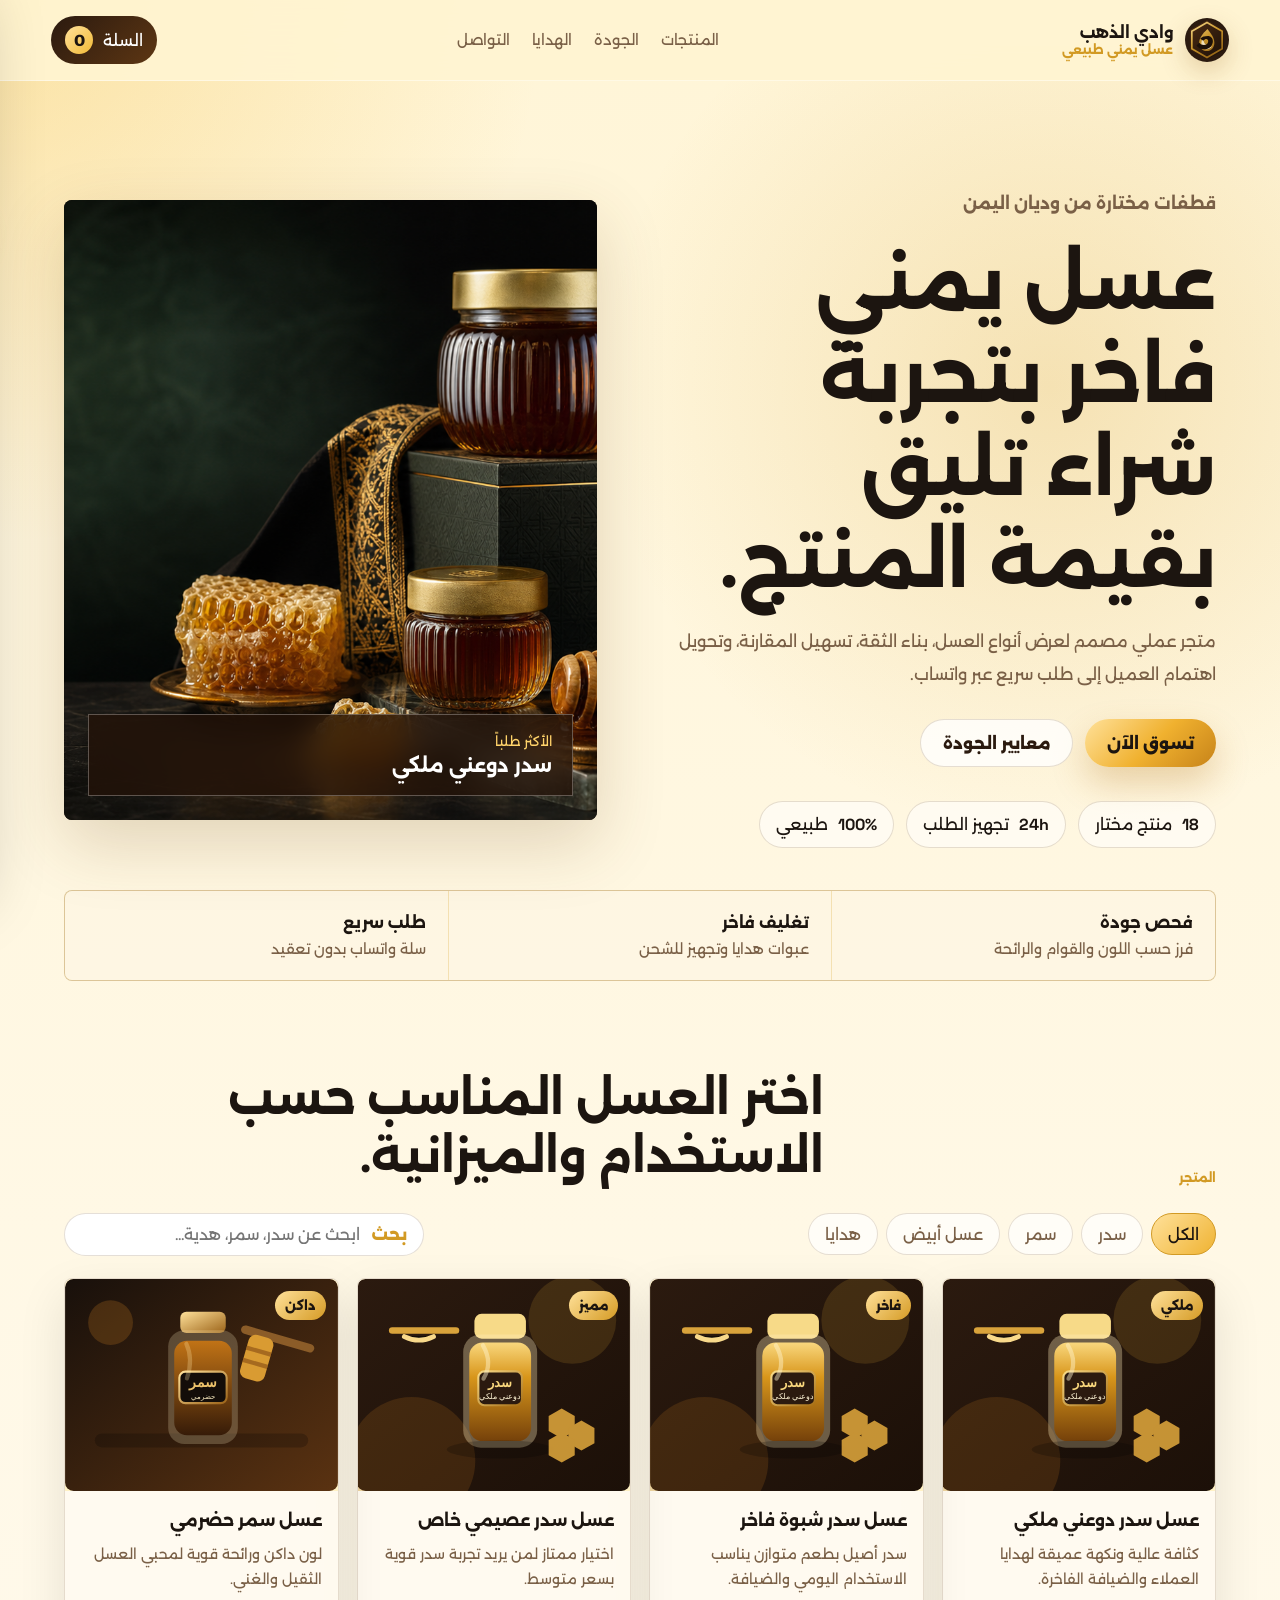
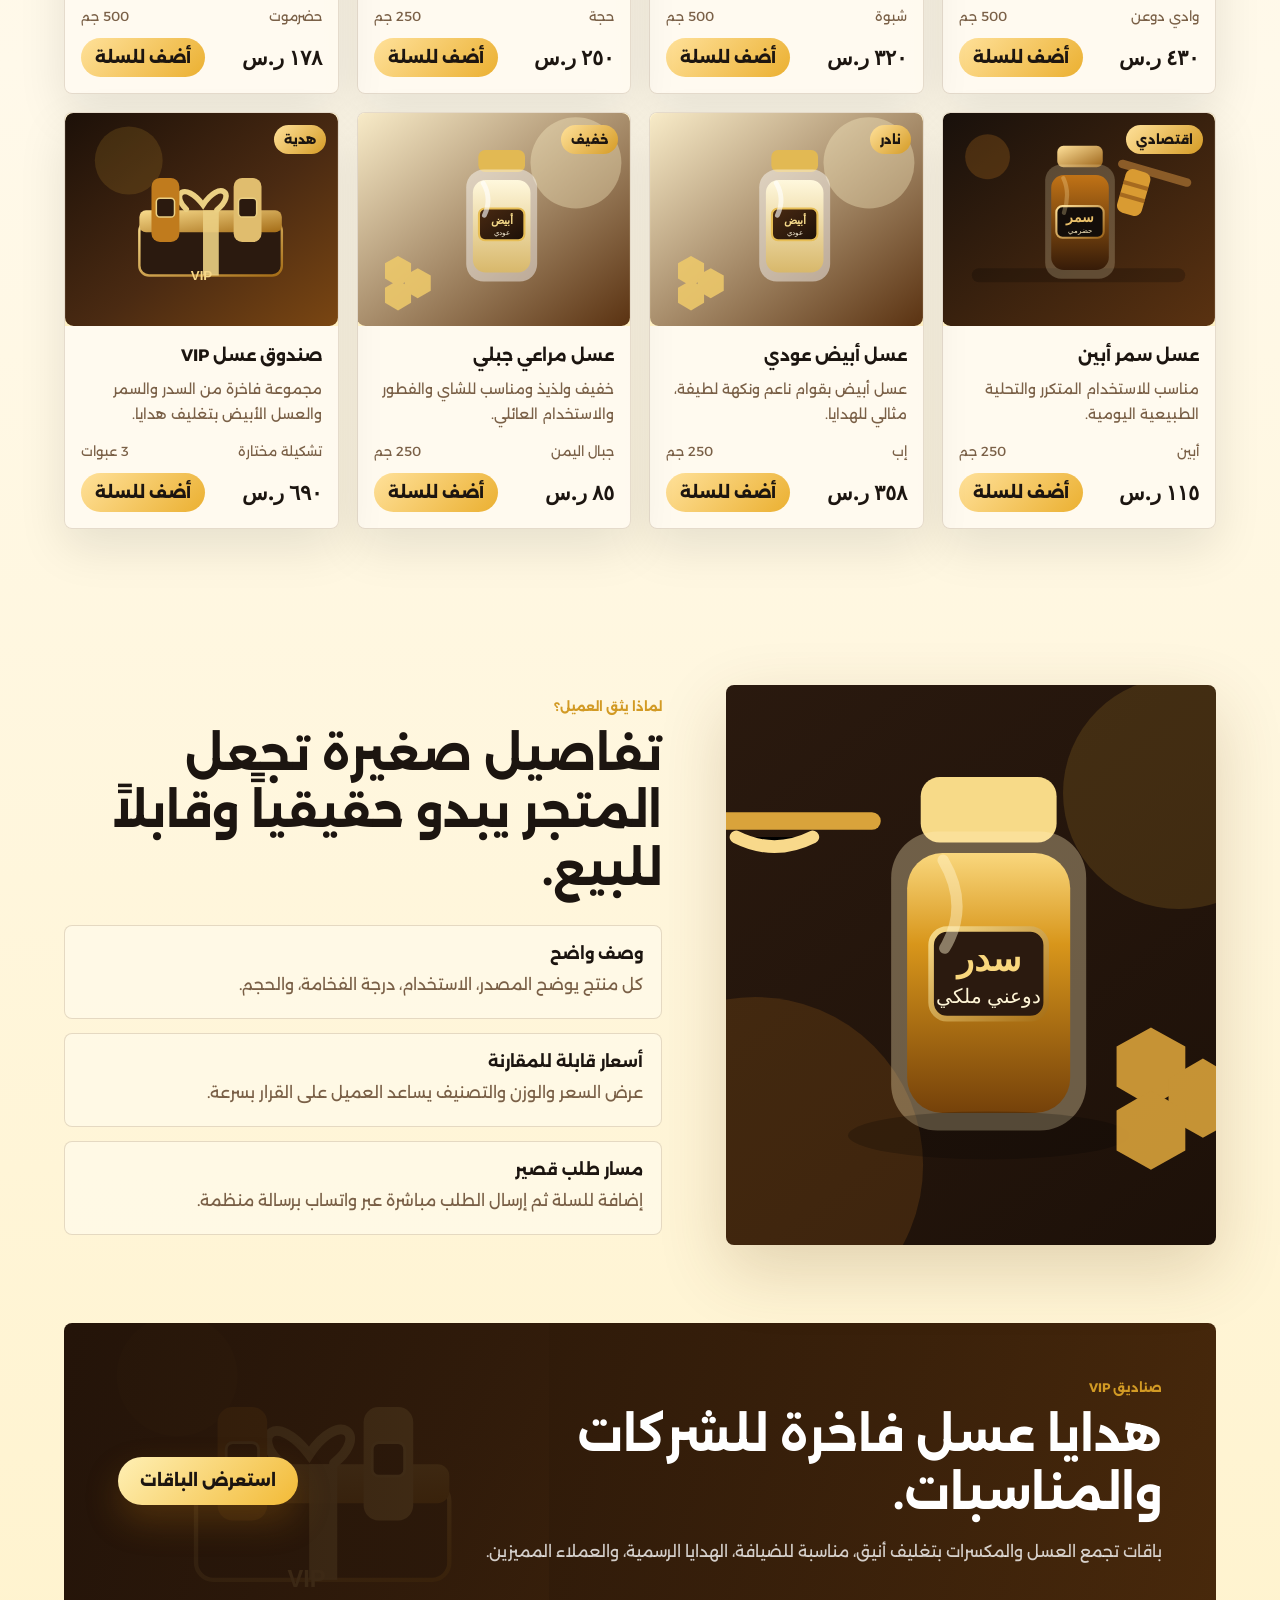
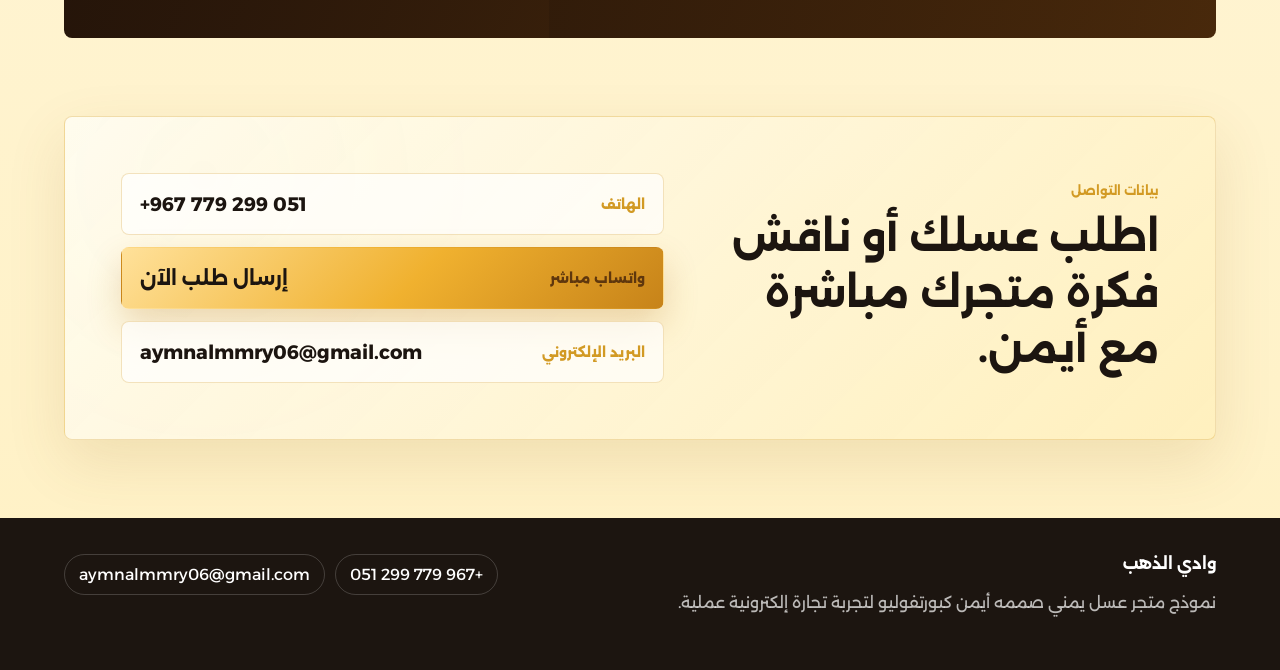
==== commit bb920d14: "Remove green tones from honey store" ====
--- a/honey-store/index.html
+++ b/honey-store/index.html
@@ -153,10 +153,6 @@
         <div class="contact-copy">
           <span class="eyebrow">بيانات التواصل</span>
           <h2>اطلب عسلك أو ناقش فكرة متجرك مباشرة مع أيمن.</h2>
-          <p>
-            عرض بيانات التواصل بهذه الطريقة يجعل الموقع يبدو جاهزاً للعمل:
-            واضح، موثوق، وسهل الوصول من أول زيارة.
-          </p>
         </div>
         <div class="contact-cards" aria-label="بيانات أيمن">
           <a class="contact-card" href="tel:+967779299051">
--- a/honey-store/styles.css
+++ b/honey-store/styles.css
@@ -5,8 +5,8 @@
   --paper: #fffaf0;
   --gold: #d29a24;
   --amber: #f2ba36;
-  --green: #2b1a0f;
-  --green-soft: #fff1c4;
+  --brown: #2b1a0f;
+  --honey-soft: #fff1c4;
   --charcoal: #17100b;
   --copper: #9d5f19;
   --line: rgba(92, 58, 18, 0.16);
@@ -119,7 +119,7 @@
   padding: 10px 14px;
   border-radius: 999px;
   color: #fff;
-  background: linear-gradient(135deg, #2b1a0f, #5d3613);
+  background: linear-gradient(135deg, var(--brown), #5d3613);
 }
 
 .cart-button strong {
@@ -376,7 +376,7 @@
   position: relative;
   aspect-ratio: 1 / 0.78;
   overflow: hidden;
-  background: var(--green-soft);
+  background: var(--honey-soft);
 }
 
 .product-media img {
@@ -726,7 +726,7 @@
   height: 28px;
   border: 0;
   border-radius: 50%;
-  background: var(--green-soft);
+  background: var(--honey-soft);
   cursor: pointer;
 }
 
